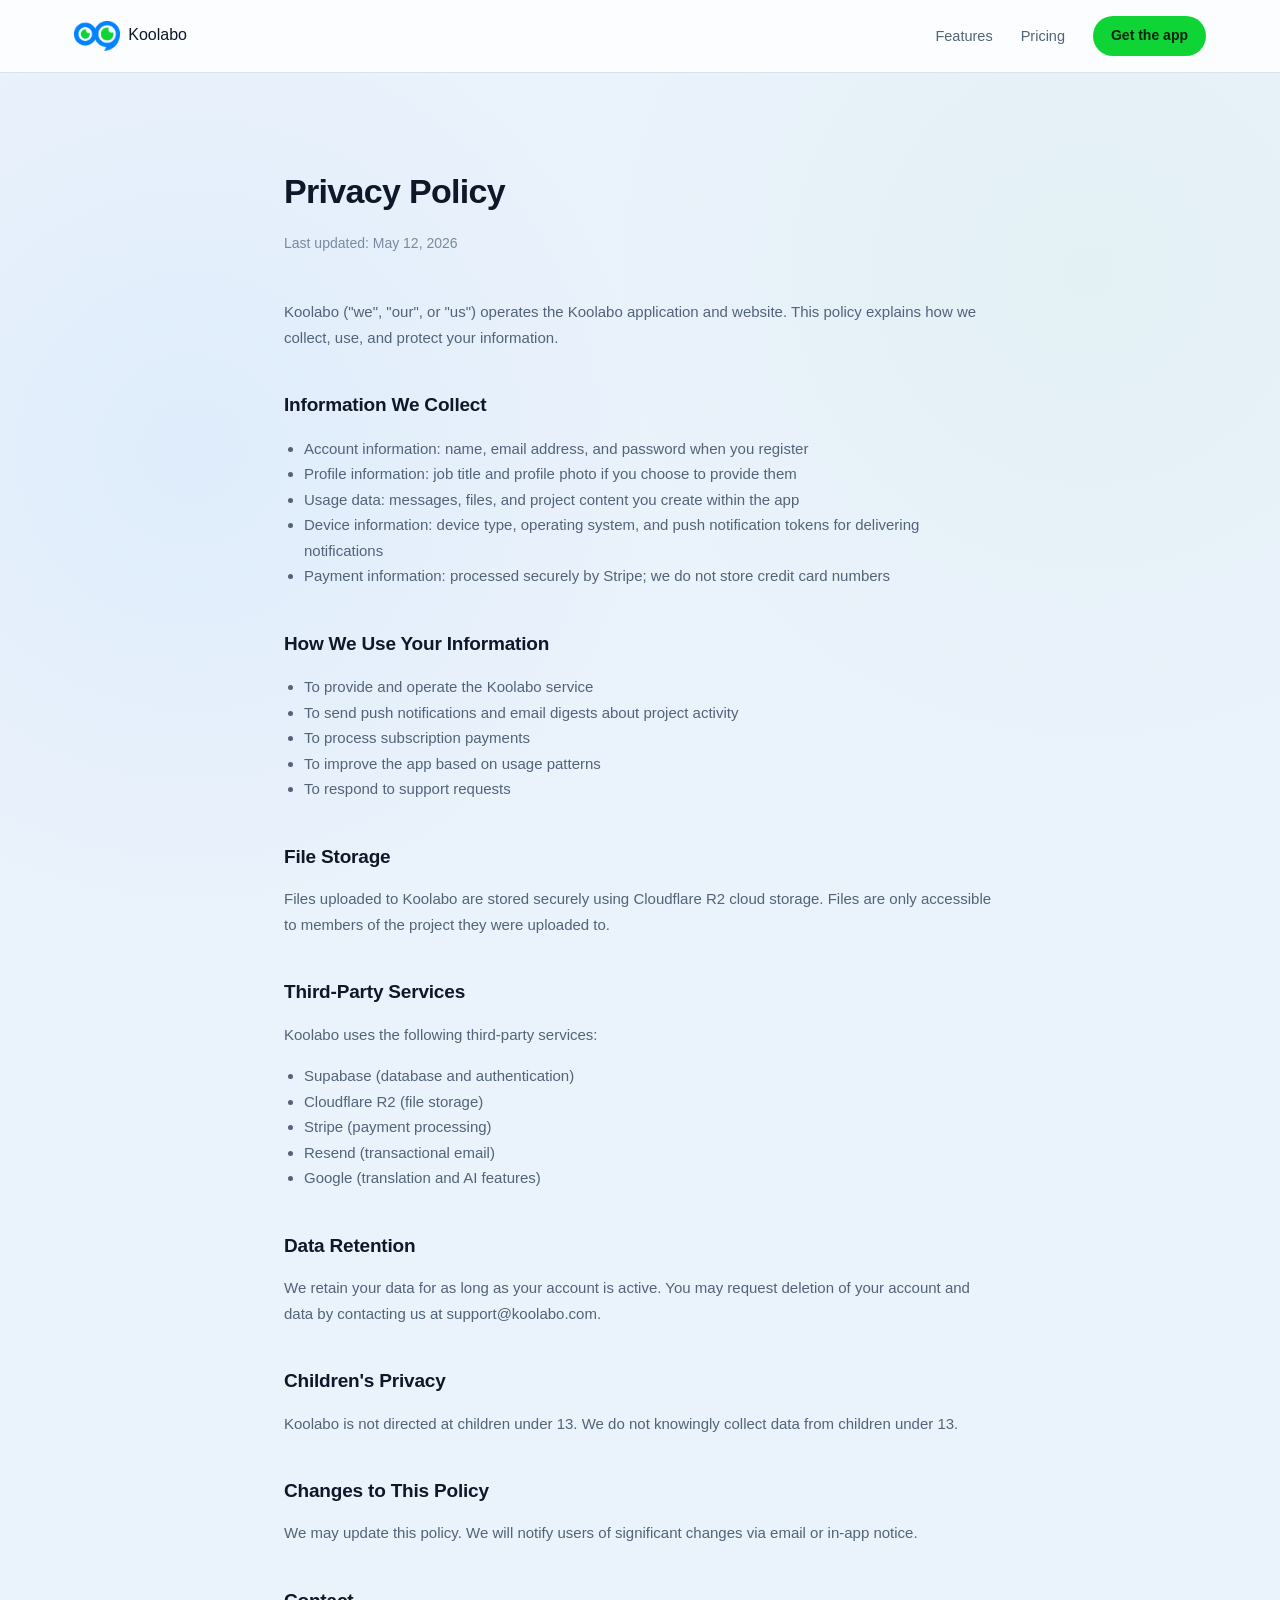
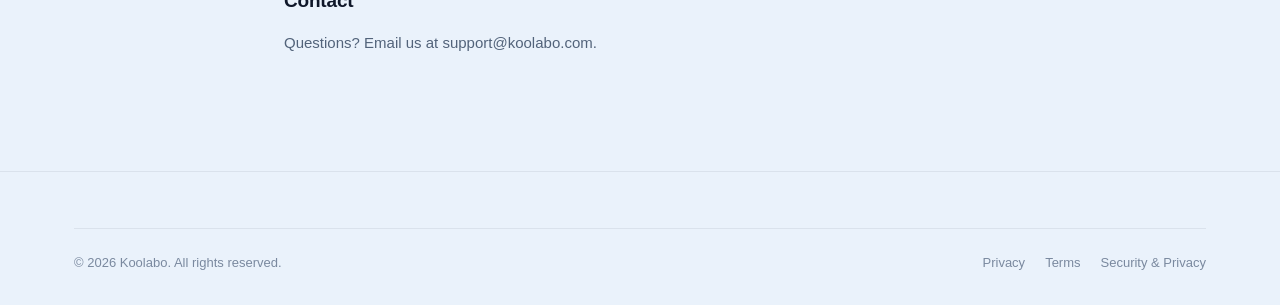
==== privacy.html @ 07921f1d "Initial commit: Koolabo marketing website" ====
<!doctype html>
<html lang="en">
<head>
<meta charset="UTF-8">
<meta name="viewport" content="width=device-width, initial-scale=1.0">
<title>Privacy Policy — Koolabo</title>
<link rel="icon" href="assets/favicon.png">
<link rel="stylesheet" href="assets/style.css">
</head>
<body>
<header class="nav">
  <div class="nav-inner">
    <a href="index.html" class="brand"><img src="assets/koolabo-icon.png" alt="Koolabo"> Koolabo</a>
    <nav class="nav-links">
      <a href="index.html#features">Features</a>
      <a href="index.html#pricing">Pricing</a>
      <a href="https://apps.apple.com/us/app/koolabo/id6770543274" class="nav-cta">Get the app</a>
    </nav>
  </div>
</header>

<section class="legal-page">
  <div class="wrap">
    <h1>Privacy Policy</h1>
    <p class="updated">Last updated: May 12, 2026</p>

    <p>Koolabo ("we", "our", or "us") operates the Koolabo application and website. This policy explains how we collect, use, and protect your information.</p>

    <h2>Information We Collect</h2>
    <ul>
      <li>Account information: name, email address, and password when you register</li>
      <li>Profile information: job title and profile photo if you choose to provide them</li>
      <li>Usage data: messages, files, and project content you create within the app</li>
      <li>Device information: device type, operating system, and push notification tokens for delivering notifications</li>
      <li>Payment information: processed securely by Stripe; we do not store credit card numbers</li>
    </ul>

    <h2>How We Use Your Information</h2>
    <ul>
      <li>To provide and operate the Koolabo service</li>
      <li>To send push notifications and email digests about project activity</li>
      <li>To process subscription payments</li>
      <li>To improve the app based on usage patterns</li>
      <li>To respond to support requests</li>
    </ul>

    <h2>File Storage</h2>
    <p>Files uploaded to Koolabo are stored securely using Cloudflare R2 cloud storage. Files are only accessible to members of the project they were uploaded to.</p>

    <h2>Third-Party Services</h2>
    <p>Koolabo uses the following third-party services:</p>
    <ul>
      <li>Supabase (database and authentication)</li>
      <li>Cloudflare R2 (file storage)</li>
      <li>Stripe (payment processing)</li>
      <li>Resend (transactional email)</li>
      <li>Google (translation and AI features)</li>
    </ul>

    <h2>Data Retention</h2>
    <p>We retain your data for as long as your account is active. You may request deletion of your account and data by contacting us at <a href="mailto:support@koolabo.com">support@koolabo.com</a>.</p>

    <h2>Children's Privacy</h2>
    <p>Koolabo is not directed at children under 13. We do not knowingly collect data from children under 13.</p>

    <h2>Changes to This Policy</h2>
    <p>We may update this policy. We will notify users of significant changes via email or in-app notice.</p>

    <h2>Contact</h2>
    <p>Questions? Email us at <a href="mailto:support@koolabo.com">support@koolabo.com</a>.</p>
  </div>
</section>

<footer>
  <div class="wrap">
    <div class="footer-bottom">
      <span>© 2026 Koolabo. All rights reserved.</span>
      <div class="legal-links">
        <a href="privacy.html">Privacy</a>
        <a href="terms.html">Terms</a>
        <a href="security.html">Security &amp; Privacy</a>
      </div>
    </div>
  </div>
</footer>
</body>
</html>
---- assets/style.css ----
:root {
  /* Light theme — matches the app's approved light palette
     (client/src/index.css :root.light, Aug 2026) */
  --bg: hsl(212, 68%, 95%);
  --bg-elev: #ffffff;
  --border: hsl(212, 32%, 89%);
  --border-strong: hsl(212, 22%, 78%);
  --text: hsl(222, 47%, 11%);
  --text-dim: hsl(215, 20%, 40%);
  --text-dimmer: hsl(215, 16%, 55%);
  --blue: #0084FF;
  --blue-soft: rgba(0,132,255,0.10);
  --green: #0FD436;
  --green-soft: rgba(15,212,54,0.12);
  --teal: #0c8f76;
}
* { box-sizing: border-box; }
html { scroll-behavior: smooth; }
body {
  margin: 0;
  background: var(--bg);
  background-image:
    radial-gradient(circle at 15% 50%, rgba(0, 132, 255, 0.05) 0%, transparent 40%),
    radial-gradient(circle at 85% 30%, rgba(15, 212, 54, 0.03) 0%, transparent 40%);
  background-attachment: fixed;
  color: var(--text);
  font-family: -apple-system, BlinkMacSystemFont, "SF Pro Text", "Segoe UI", Inter, Roboto, sans-serif;
  line-height: 1.55;
  -webkit-font-smoothing: antialiased;
}
a { color: inherit; text-decoration: none; }
img { max-width: 100%; display: block; }
.wrap { max-width: 1180px; margin: 0 auto; padding: 0 24px; }

header.nav {
  position: sticky; top: 0; z-index: 50;
  background: rgba(255,255,255,0.82);
  backdrop-filter: blur(14px); -webkit-backdrop-filter: blur(14px);
  border-bottom: 1px solid var(--border);
}
.nav-inner {
  display: flex; align-items: center; justify-content: space-between;
  padding: 16px 24px; max-width: 1180px; margin: 0 auto;
}
.brand { display: flex; align-items: center; gap: 8px; }
.brand img { height: 30px; width: auto; }
.btn-green {
  background: var(--green); color: #06210c !important; font-weight: 700;
  padding: 11px 22px; border-radius: 100px; font-size: 15px;
  box-shadow: 0 6px 20px rgba(15,212,54,0.22);
  transition: transform .15s ease, box-shadow .15s ease;
  display: inline-block;
}
.btn-green:hover { transform: translateY(-1px); box-shadow: 0 8px 26px rgba(15,212,54,0.3); }

.hero { padding: 90px 24px 40px; text-align: center; position: relative; overflow: hidden; }
.hero::before {
  content: ""; position: absolute; top: -260px; left: 50%; transform: translateX(-50%);
  width: 1000px; height: 640px;
  background: radial-gradient(ellipse at center, rgba(0,132,255,0.14) 0%, rgba(15,212,54,0.07) 45%, transparent 72%);
  filter: blur(20px); pointer-events: none;
}
.hero-logo { max-width: 420px; width: 80%; margin: 0 auto 36px; position: relative; }
.hero h1 {
  font-size: clamp(32px, 5vw, 54px); font-weight: 800; letter-spacing: -0.02em;
  margin: 0 0 16px; position: relative;
}
.hero p.sub {
  color: var(--text-dim); font-size: clamp(16px, 2vw, 19px);
  max-width: 520px; margin: 0 auto 34px; position: relative;
}
.hero-ctas { display: flex; align-items: center; justify-content: center; gap: 14px; flex-wrap: wrap; position: relative; margin-bottom: 28px; }
.store-badges { display: flex; align-items: center; justify-content: center; gap: 12px; flex-wrap: wrap; position: relative; margin-bottom: 56px; }
.store-badge {
  display: flex; align-items: center; gap: 9px;
  background: var(--bg-elev); border: 1px solid var(--border);
  padding: 9px 16px; border-radius: 12px; font-size: 12.5px; color: var(--text-dim);
  box-shadow: 0 1px 3px rgba(15,23,42,0.04);
}
.store-badge svg { width: 20px; height: 20px; flex-shrink: 0; }
.store-badge .label { display: flex; flex-direction: column; align-items: flex-start; line-height: 1.2; }
.store-badge .label b { color: var(--text); font-size: 14px; }
.store-badge.disabled { opacity: 0.5; }

.shot-frame {
  max-width: 1040px; margin: 0 auto; border-radius: 18px;
  border: 1px solid var(--border-strong);
  box-shadow: 0 40px 100px -30px rgba(0,132,255,0.18), 0 20px 50px -20px rgba(15,23,42,0.12);
  overflow: hidden; position: relative;
}
.shot-frame img { width: 100%; }
.tap-hint {
  text-align: center; font-size: 12.5px; color: var(--text-dimmer); margin-top: 14px;
}

.feature-row {
  padding: 100px 24px;
  display: grid; grid-template-columns: 1fr; gap: 40px; align-items: center;
}
.feature-row .wrap-inner { max-width: 1180px; margin: 0 auto; display: grid; grid-template-columns: 0.85fr 1.15fr; gap: 56px; align-items: center; }
.feature-row.reverse .wrap-inner { grid-template-columns: 1.15fr 0.85fr; }
.feature-row.reverse .feature-text { order: 2; }
.feature-row.reverse .feature-shot { order: 1; }
.feature-text .kicker { color: var(--teal); font-size: 13px; font-weight: 700; letter-spacing: 0.04em; text-transform: uppercase; margin-bottom: 14px; }
.feature-text h2 { font-size: clamp(26px, 3.2vw, 36px); letter-spacing: -0.02em; margin: 0 0 16px; line-height: 1.15; }
.feature-text p { color: var(--text-dim); font-size: 16px; margin: 0; }
.feature-shot { border-radius: 16px; border: 1px solid var(--border-strong); overflow: hidden; box-shadow: 0 24px 60px -20px rgba(15,23,42,0.12); }
.feature-shot img { width: 100%; }

.translation-badge {
  display: inline-flex; align-items: center; gap: 8px;
  background: var(--blue-soft); border: 1px solid rgba(0,132,255,0.3);
  color: var(--blue); font-size: 12.5px; font-weight: 700; letter-spacing: 0.04em;
  padding: 7px 14px; border-radius: 100px; margin-top: 18px;
}
.translation-badge .dot { width: 6px; height: 6px; border-radius: 50%; background: var(--blue); }

.ai-section { padding: 100px 24px; background: linear-gradient(180deg, transparent, rgba(0,132,255,0.05) 40%, transparent); }
.ai-section .wrap-inner { max-width: 1180px; margin: 0 auto; display: grid; grid-template-columns: 0.9fr 1.1fr; gap: 56px; align-items: center; }
.ai-badge {
  display: inline-flex; align-items: center; gap: 8px; font-size: 12px; font-weight: 700;
  color: #b3720f; background: rgba(255,176,32,0.14); border: 1px solid rgba(255,176,32,0.35);
  padding: 6px 13px; border-radius: 100px; margin-bottom: 18px; letter-spacing: 0.03em;
}
.ai-section h2 { font-size: clamp(26px, 3.2vw, 38px); letter-spacing: -0.02em; margin: 0 0 16px; line-height: 1.15; }
.ai-section > .wrap-inner > .feature-text > p { color: var(--text-dim); font-size: 16px; margin-bottom: 22px; }
.ai-list { list-style: none; padding: 0; margin: 0; display: flex; flex-direction: column; gap: 12px; }
.ai-list li { display: flex; align-items: flex-start; gap: 10px; font-size: 15px; color: var(--text-dim); }
.ai-list svg { width: 18px; height: 18px; color: var(--green); flex-shrink: 0; margin-top: 2px; }

.schedule-section { padding: 90px 24px; }
.schedule-card {
  max-width: 1180px; margin: 0 auto;
  background: var(--bg-elev); border: 1px solid var(--border-strong);
  border-radius: 22px; padding: 56px; text-align: center;
  background-image: radial-gradient(ellipse at top, rgba(15,212,54,0.08), transparent 60%);
  box-shadow: 0 24px 60px -24px rgba(15,23,42,0.1);
}
.schedule-card .kicker { color: var(--green); font-size: 13px; font-weight: 700; letter-spacing: 0.04em; text-transform: uppercase; margin-bottom: 16px; }
.schedule-card h2 { font-size: clamp(26px, 3.4vw, 38px); letter-spacing: -0.02em; margin: 0 0 16px; max-width: 720px; margin-left: auto; margin-right: auto; }
.schedule-card p { color: var(--text-dim); font-size: 16.5px; max-width: 640px; margin: 0 auto 28px; }
.schedule-note { font-size: 13.5px; color: var(--text-dimmer); max-width: 560px; margin: 24px auto 0; }

.pricing-section { padding: 100px 24px; }
.section-head { text-align: center; max-width: 620px; margin: 0 auto 56px; }
.section-head h2 { font-size: clamp(28px, 3.6vw, 40px); letter-spacing: -0.02em; margin: 0 0 12px; }
.section-head p { color: var(--text-dim); font-size: 16.5px; margin: 0; }
.pricing-grid { display: grid; grid-template-columns: repeat(4, 1fr); gap: 18px; max-width: 1180px; margin: 0 auto; align-items: stretch; }
.price-card {
  background: var(--bg-elev); border: 1px solid var(--border); border-radius: 18px;
  padding: 30px 24px; display: flex; flex-direction: column; position: relative;
  box-shadow: 0 2px 8px rgba(15,23,42,0.04);
}
.price-card.featured { border-color: rgba(15,212,54,0.4); background: linear-gradient(180deg, rgba(15,212,54,0.08), var(--bg-elev) 45%); box-shadow: 0 12px 32px -12px rgba(15,212,54,0.18); }
.price-card.featured::before {
  content: "Most Popular"; position: absolute; top: -12px; left: 50%; transform: translateX(-50%);
  background: var(--green); color: #06210c; font-size: 11px; font-weight: 800;
  padding: 5px 13px; border-radius: 100px;
}
.price-card h3 { font-size: 18px; margin: 0 0 6px; }
.price-card .tagline { color: var(--text-dimmer); font-size: 13px; margin: 0 0 20px; min-height: 34px; }
.price-card .amount { font-size: 34px; font-weight: 800; letter-spacing: -0.02em; }
.price-card .amount span { font-size: 14px; font-weight: 500; color: var(--text-dimmer); }
.price-card .per { color: var(--text-dimmer); font-size: 12.5px; margin-bottom: 22px; }
.price-card ul { list-style: none; margin: 0 0 24px; padding: 0; flex: 1; }
.price-card li { display: flex; align-items: flex-start; gap: 8px; font-size: 13.5px; color: var(--text-dim); padding: 6px 0; }
.price-card li svg { width: 15px; height: 15px; margin-top: 2px; flex-shrink: 0; color: var(--green); }
.price-card a { text-align: center; padding: 11px; border-radius: 100px; font-weight: 700; font-size: 14px; border: 1px solid var(--border-strong); }
.price-card.featured a { background: var(--green); color: #06210c; border-color: transparent; }
.pricing-footnote { text-align: center; color: var(--text-dimmer); font-size: 13.5px; margin-top: 32px; }

footer { border-top: 1px solid var(--border); padding: 56px 24px 32px; }
.footer-grid { display: grid; grid-template-columns: 1.4fr 1fr 1fr 1fr; gap: 32px; margin-bottom: 40px; max-width: 1180px; margin-left: auto; margin-right: auto; }
.footer-brand .brand { margin-bottom: 12px; }
.footer-brand img { height: 26px; }
.footer-brand p { color: var(--text-dimmer); font-size: 13.5px; max-width: 260px; margin: 12px 0 0; }
.footer-col h5 { font-size: 12px; text-transform: uppercase; letter-spacing: 0.05em; color: var(--text-dimmer); margin: 0 0 14px; }
.footer-col a { display: block; color: var(--text-dim); font-size: 14px; padding: 6px 0; }
.footer-col a:hover { color: var(--text); }
.footer-bottom {
  display: flex; align-items: center; justify-content: space-between; flex-wrap: wrap; gap: 12px;
  border-top: 1px solid var(--border); padding-top: 24px; color: var(--text-dimmer); font-size: 13px;
  max-width: 1180px; margin: 0 auto;
}
.footer-bottom .legal-links { display: flex; gap: 20px; }

.legal-page { padding: 64px 24px 100px; }
.legal-page .wrap { max-width: 760px; }
.legal-page h1 { font-size: 34px; letter-spacing: -0.02em; margin-bottom: 8px; }
.legal-page .updated { color: var(--text-dimmer); font-size: 14px; margin-bottom: 44px; }
.legal-page h2 { font-size: 19px; margin: 40px 0 12px; letter-spacing: -0.01em; }
.legal-page p, .legal-page li { color: var(--text-dim); font-size: 15px; line-height: 1.7; }
.legal-page ul { padding-left: 20px; }
.legal-note {
  background: var(--bg-elev); border: 1px solid var(--border-strong); border-left: 3px solid var(--green);
  border-radius: 10px; padding: 16px 18px; font-size: 13.5px; color: var(--text-dim); margin-bottom: 40px;
}

.nav-links { display: flex; align-items: center; gap: 28px; }
.nav-links a { color: var(--text-dim); font-size: 14.5px; font-weight: 500; }
.nav-links a:hover { color: var(--text); }
.nav-links a.nav-cta {
  background: var(--green); color: #06210c; font-weight: 700; padding: 9px 18px; border-radius: 100px; font-size: 14px;
}
.nav-links a.nav-cta:hover { color: #06210c; }

@media (max-width: 900px) {
  .feature-row .wrap-inner, .ai-section .wrap-inner { grid-template-columns: 1fr !important; gap: 32px; }
  .feature-row.reverse .feature-text, .feature-row.reverse .feature-shot { order: unset; }
  .pricing-grid { grid-template-columns: 1fr 1fr; }
  .footer-grid { grid-template-columns: 1fr 1fr; }
}
@media (max-width: 560px) {
  .pricing-grid { grid-template-columns: 1fr; }
  .nav-links { gap: 14px; }
}
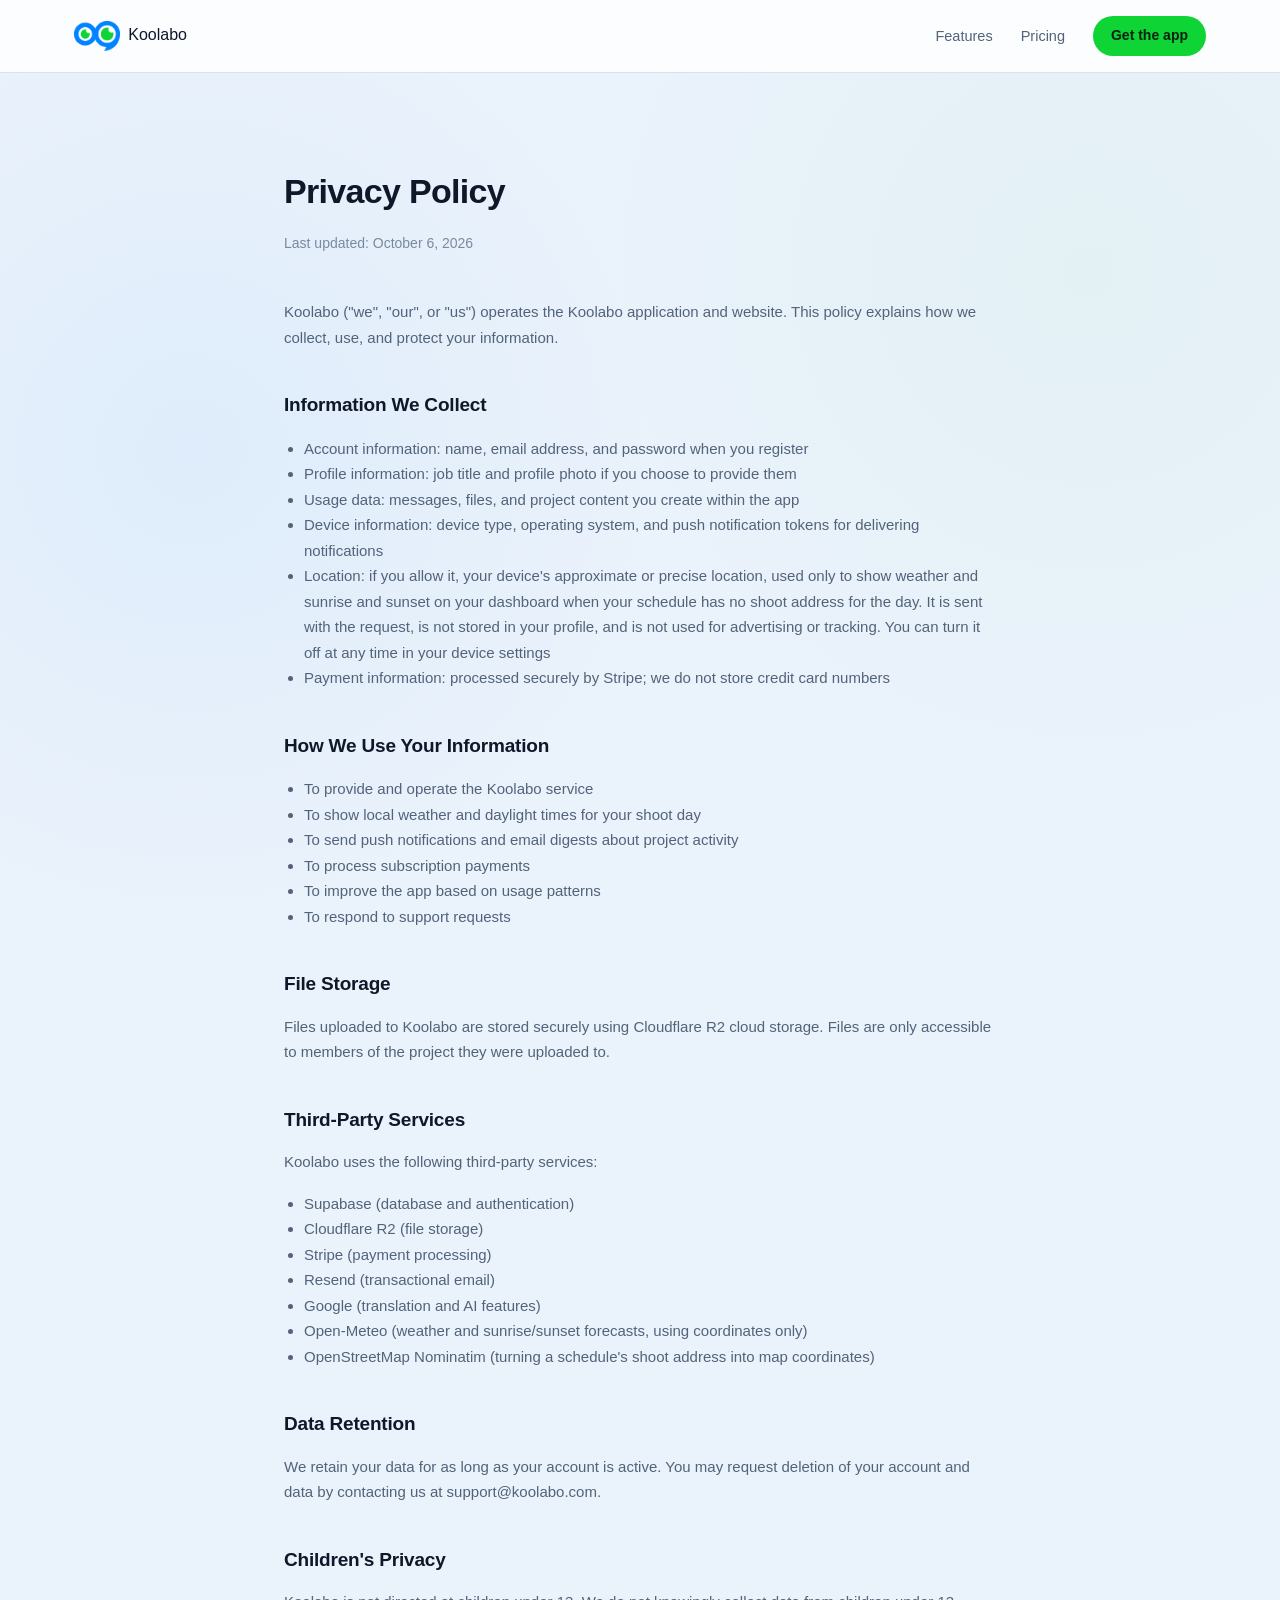
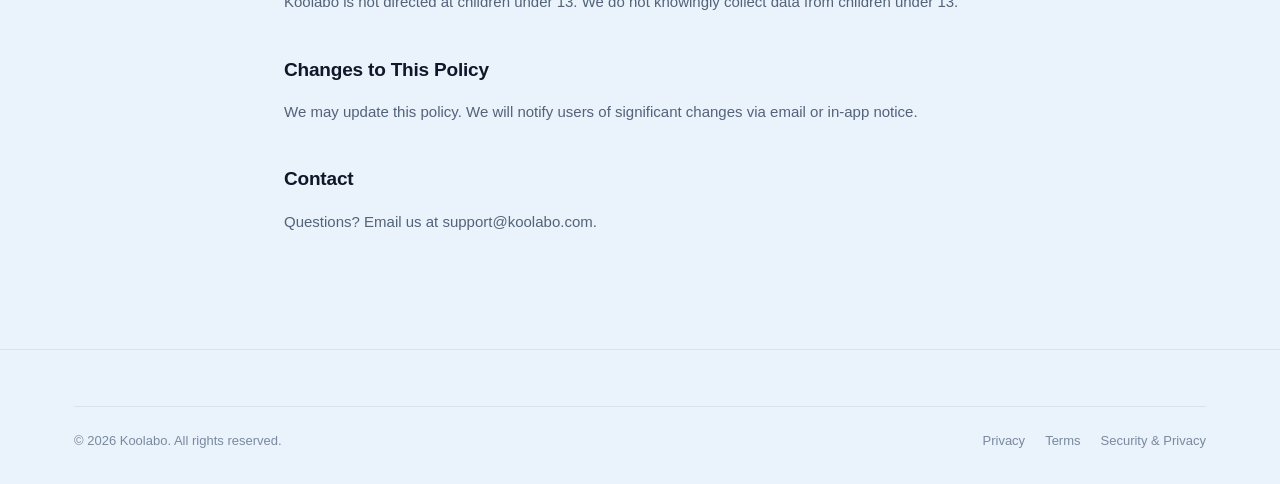
==== commit d6bdd144: "Privacy policy: add location use, weather providers" ====
--- a/privacy.html
+++ b/privacy.html
@@ -3,7 +3,7 @@
 <head>
 <meta charset="UTF-8">
 <meta name="viewport" content="width=device-width, initial-scale=1.0">
-<title>Privacy Policy — Koolabo</title>
+<title>Privacy Policy | Koolabo</title>
 <link rel="icon" href="assets/favicon.png">
 <link rel="stylesheet" href="assets/style.css">
 </head>
@@ -22,7 +22,7 @@
 <section class="legal-page">
   <div class="wrap">
     <h1>Privacy Policy</h1>
-    <p class="updated">Last updated: May 12, 2026</p>
+    <p class="updated">Last updated: October 6, 2026</p>
 
     <p>Koolabo ("we", "our", or "us") operates the Koolabo application and website. This policy explains how we collect, use, and protect your information.</p>
 
@@ -32,12 +32,14 @@
       <li>Profile information: job title and profile photo if you choose to provide them</li>
       <li>Usage data: messages, files, and project content you create within the app</li>
       <li>Device information: device type, operating system, and push notification tokens for delivering notifications</li>
+      <li>Location: if you allow it, your device's approximate or precise location, used only to show weather and sunrise and sunset on your dashboard when your schedule has no shoot address for the day. It is sent with the request, is not stored in your profile, and is not used for advertising or tracking. You can turn it off at any time in your device settings</li>
       <li>Payment information: processed securely by Stripe; we do not store credit card numbers</li>
     </ul>
 
     <h2>How We Use Your Information</h2>
     <ul>
       <li>To provide and operate the Koolabo service</li>
+      <li>To show local weather and daylight times for your shoot day</li>
       <li>To send push notifications and email digests about project activity</li>
       <li>To process subscription payments</li>
       <li>To improve the app based on usage patterns</li>
@@ -55,6 +57,8 @@
       <li>Stripe (payment processing)</li>
       <li>Resend (transactional email)</li>
       <li>Google (translation and AI features)</li>
+      <li>Open-Meteo (weather and sunrise/sunset forecasts, using coordinates only)</li>
+      <li>OpenStreetMap Nominatim (turning a schedule's shoot address into map coordinates)</li>
     </ul>
 
     <h2>Data Retention</h2>
--- a/assets/style.css
+++ b/assets/style.css
@@ -60,14 +60,15 @@
   background: radial-gradient(ellipse at center, rgba(0,132,255,0.14) 0%, rgba(15,212,54,0.07) 45%, transparent 72%);
   filter: blur(20px); pointer-events: none;
 }
-.hero-logo { max-width: 420px; width: 80%; margin: 0 auto 36px; position: relative; }
+.hero-logo { max-width: 420px; width: 80%; margin: 0 auto 18px; position: relative; }
 .hero h1 {
-  font-size: clamp(32px, 5vw, 54px); font-weight: 800; letter-spacing: -0.02em;
-  margin: 0 0 16px; position: relative;
+  font-family: 'Source Serif 4', serif;
+  font-size: clamp(32px, 5vw, 54px); font-weight: 700; letter-spacing: -0.01em;
+  margin: 0 0 8px; position: relative;
 }
 .hero p.sub {
   color: var(--text-dim); font-size: clamp(16px, 2vw, 19px);
-  max-width: 520px; margin: 0 auto 34px; position: relative;
+  max-width: 520px; margin: 0 auto 20px; position: relative;
 }
 .hero-ctas { display: flex; align-items: center; justify-content: center; gap: 14px; flex-wrap: wrap; position: relative; margin-bottom: 28px; }
 .store-badges { display: flex; align-items: center; justify-content: center; gap: 12px; flex-wrap: wrap; position: relative; margin-bottom: 56px; }
@@ -106,6 +107,33 @@
 .feature-text p { color: var(--text-dim); font-size: 16px; margin: 0; }
 .feature-shot { border-radius: 16px; border: 1px solid var(--border-strong); overflow: hidden; box-shadow: 0 24px 60px -20px rgba(15,23,42,0.12); }
 .feature-shot img { width: 100%; }
+
+.feature-shot img, .shot-frame img { cursor: zoom-in; }
+
+.lightbox-overlay {
+  position: fixed; inset: 0; background: rgba(10,15,26,0.88);
+  display: flex; align-items: center; justify-content: center;
+  padding: 48px; z-index: 999; opacity: 0; visibility: hidden;
+  transition: opacity 0.18s ease;
+}
+.lightbox-overlay.active { opacity: 1; visibility: visible; }
+.lightbox-overlay img {
+  max-width: 90vw; max-height: 90vh; border-radius: 12px;
+  box-shadow: 0 30px 80px rgba(0,0,0,0.45); cursor: default;
+}
+.lightbox-close {
+  position: absolute; top: 20px; right: 24px; width: 42px; height: 42px;
+  border-radius: 50%; border: none; background: rgba(255,255,255,0.14);
+  color: #fff; font-size: 26px; line-height: 1; cursor: pointer;
+  display: flex; align-items: center; justify-content: center;
+}
+.lightbox-close:hover { background: rgba(255,255,255,0.24); }
+@media (max-width: 560px) {
+  .lightbox-overlay { padding: 20px; }
+  .lightbox-close { top: 12px; right: 12px; }
+}
+
+
 
 .translation-badge {
   display: inline-flex; align-items: center; gap: 8px;
@@ -183,6 +211,10 @@
   max-width: 1180px; margin: 0 auto;
 }
 .footer-bottom .legal-links { display: flex; gap: 20px; }
+.credit-footnote {
+  max-width: 1180px; margin: 16px auto 0; padding-top: 16px; border-top: 1px solid var(--border);
+  font-size: 11.5px; color: var(--text-dimmer); line-height: 1.6;
+}
 
 .legal-page { padding: 64px 24px 100px; }
 .legal-page .wrap { max-width: 760px; }
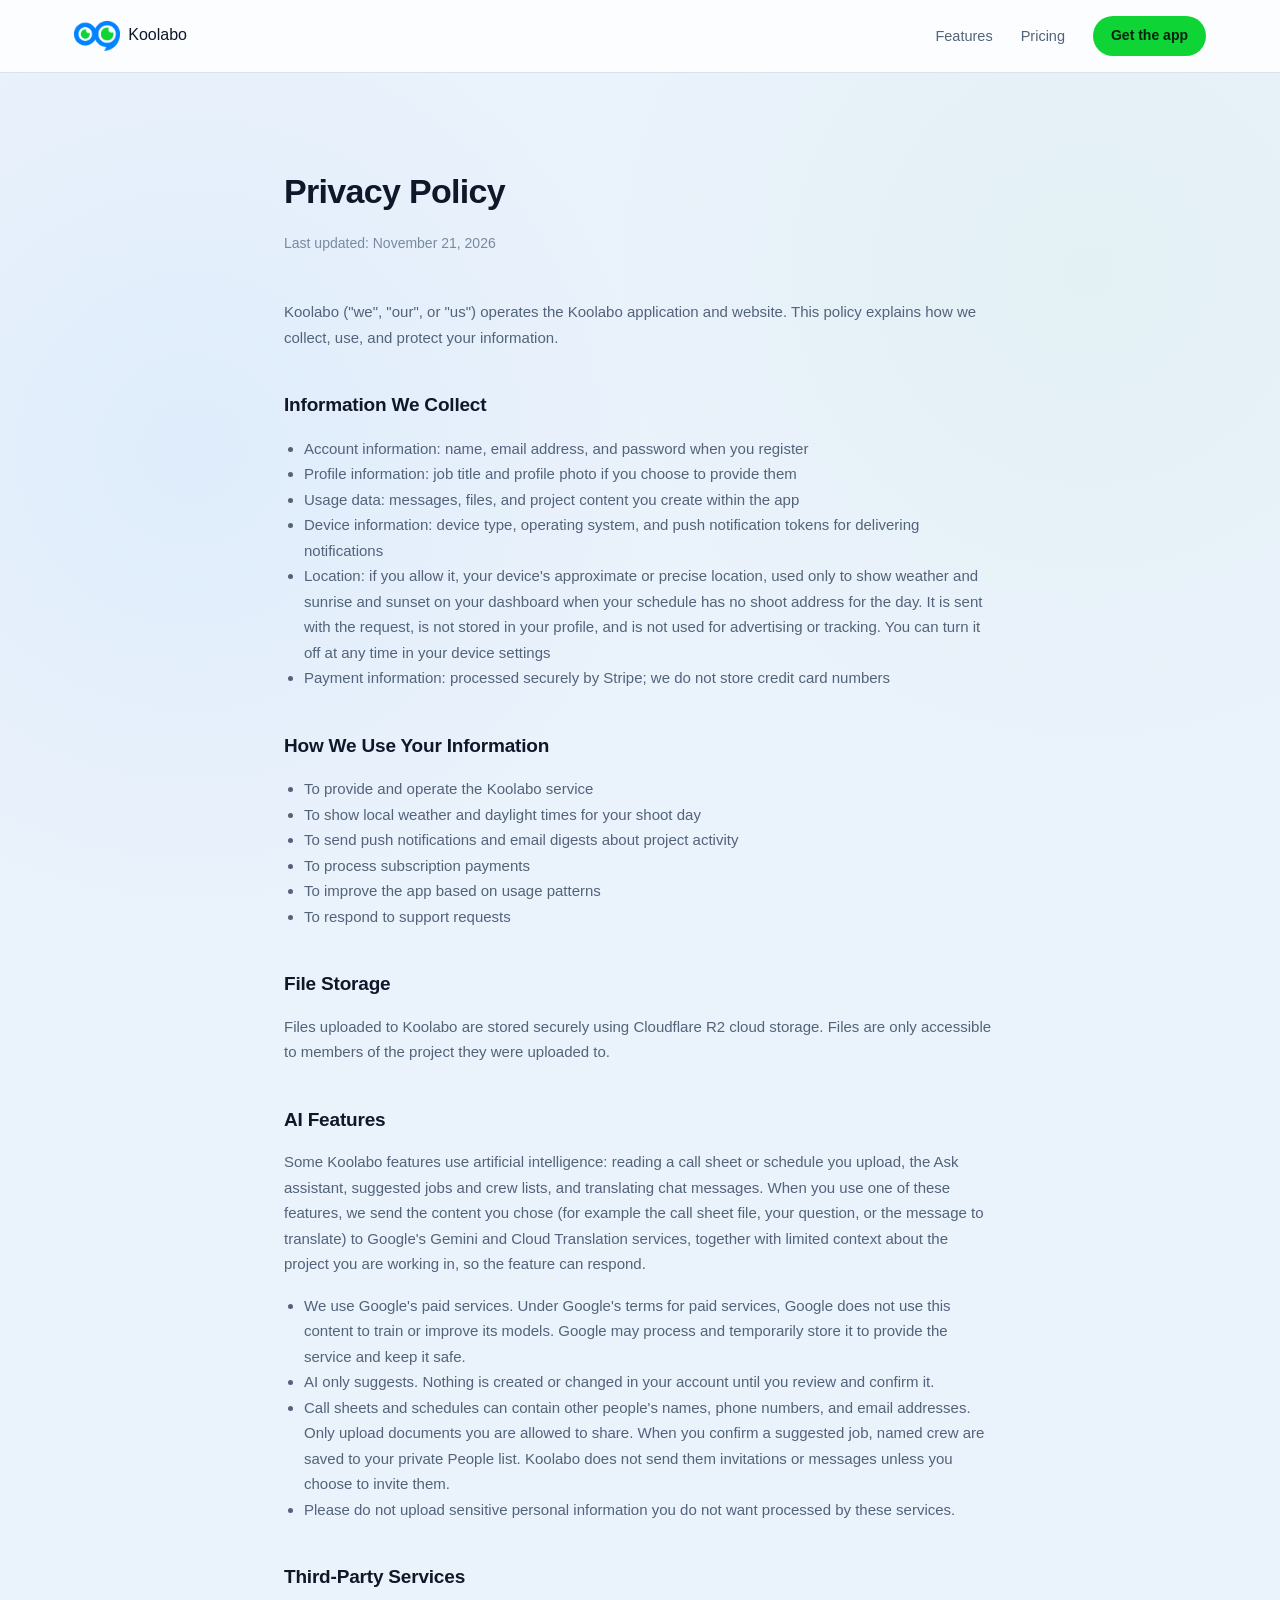
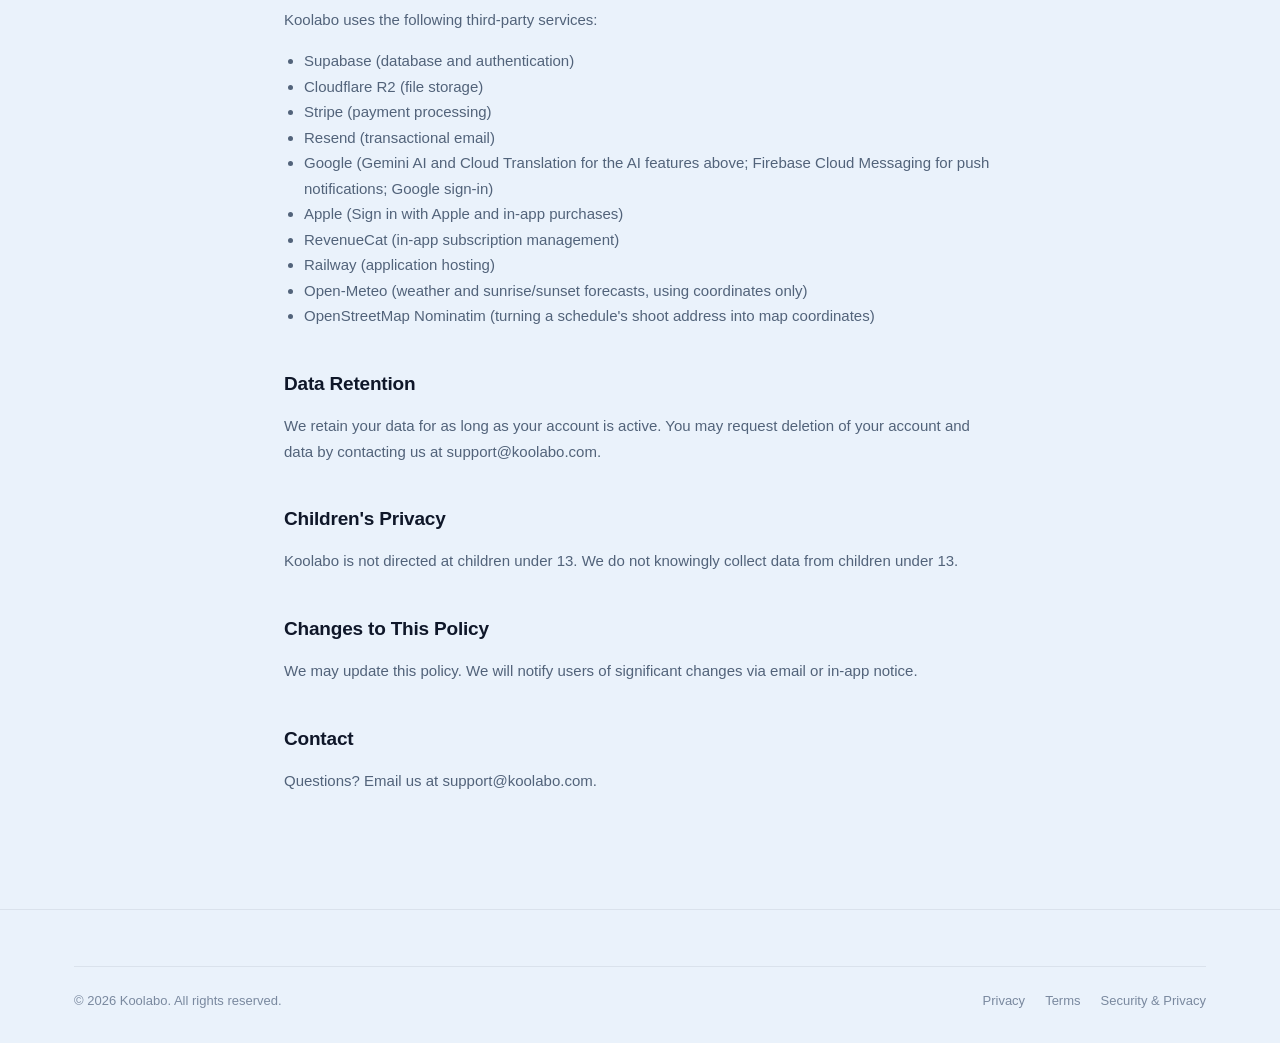
==== commit de867981: "Privacy policy: add AI Features section, name Gemini and other providers Co-Authored-By: Claude Sonn" ====
--- a/privacy.html
+++ b/privacy.html
@@ -22,7 +22,7 @@
 <section class="legal-page">
   <div class="wrap">
     <h1>Privacy Policy</h1>
-    <p class="updated">Last updated: October 6, 2026</p>
+    <p class="updated">Last updated: November 21, 2026</p>
 
     <p>Koolabo ("we", "our", or "us") operates the Koolabo application and website. This policy explains how we collect, use, and protect your information.</p>
 
@@ -49,6 +49,15 @@
     <h2>File Storage</h2>
     <p>Files uploaded to Koolabo are stored securely using Cloudflare R2 cloud storage. Files are only accessible to members of the project they were uploaded to.</p>
 
+    <h2>AI Features</h2>
+    <p>Some Koolabo features use artificial intelligence: reading a call sheet or schedule you upload, the Ask assistant, suggested jobs and crew lists, and translating chat messages. When you use one of these features, we send the content you chose (for example the call sheet file, your question, or the message to translate) to Google's Gemini and Cloud Translation services, together with limited context about the project you are working in, so the feature can respond.</p>
+    <ul>
+      <li>We use Google's paid services. Under Google's terms for paid services, Google does not use this content to train or improve its models. Google may process and temporarily store it to provide the service and keep it safe.</li>
+      <li>AI only suggests. Nothing is created or changed in your account until you review and confirm it.</li>
+      <li>Call sheets and schedules can contain other people's names, phone numbers, and email addresses. Only upload documents you are allowed to share. When you confirm a suggested job, named crew are saved to your private People list. Koolabo does not send them invitations or messages unless you choose to invite them.</li>
+      <li>Please do not upload sensitive personal information you do not want processed by these services.</li>
+    </ul>
+
     <h2>Third-Party Services</h2>
     <p>Koolabo uses the following third-party services:</p>
     <ul>
@@ -56,7 +65,10 @@
       <li>Cloudflare R2 (file storage)</li>
       <li>Stripe (payment processing)</li>
       <li>Resend (transactional email)</li>
-      <li>Google (translation and AI features)</li>
+      <li>Google (Gemini AI and Cloud Translation for the AI features above; Firebase Cloud Messaging for push notifications; Google sign-in)</li>
+      <li>Apple (Sign in with Apple and in-app purchases)</li>
+      <li>RevenueCat (in-app subscription management)</li>
+      <li>Railway (application hosting)</li>
       <li>Open-Meteo (weather and sunrise/sunset forecasts, using coordinates only)</li>
       <li>OpenStreetMap Nominatim (turning a schedule's shoot address into map coordinates)</li>
     </ul>
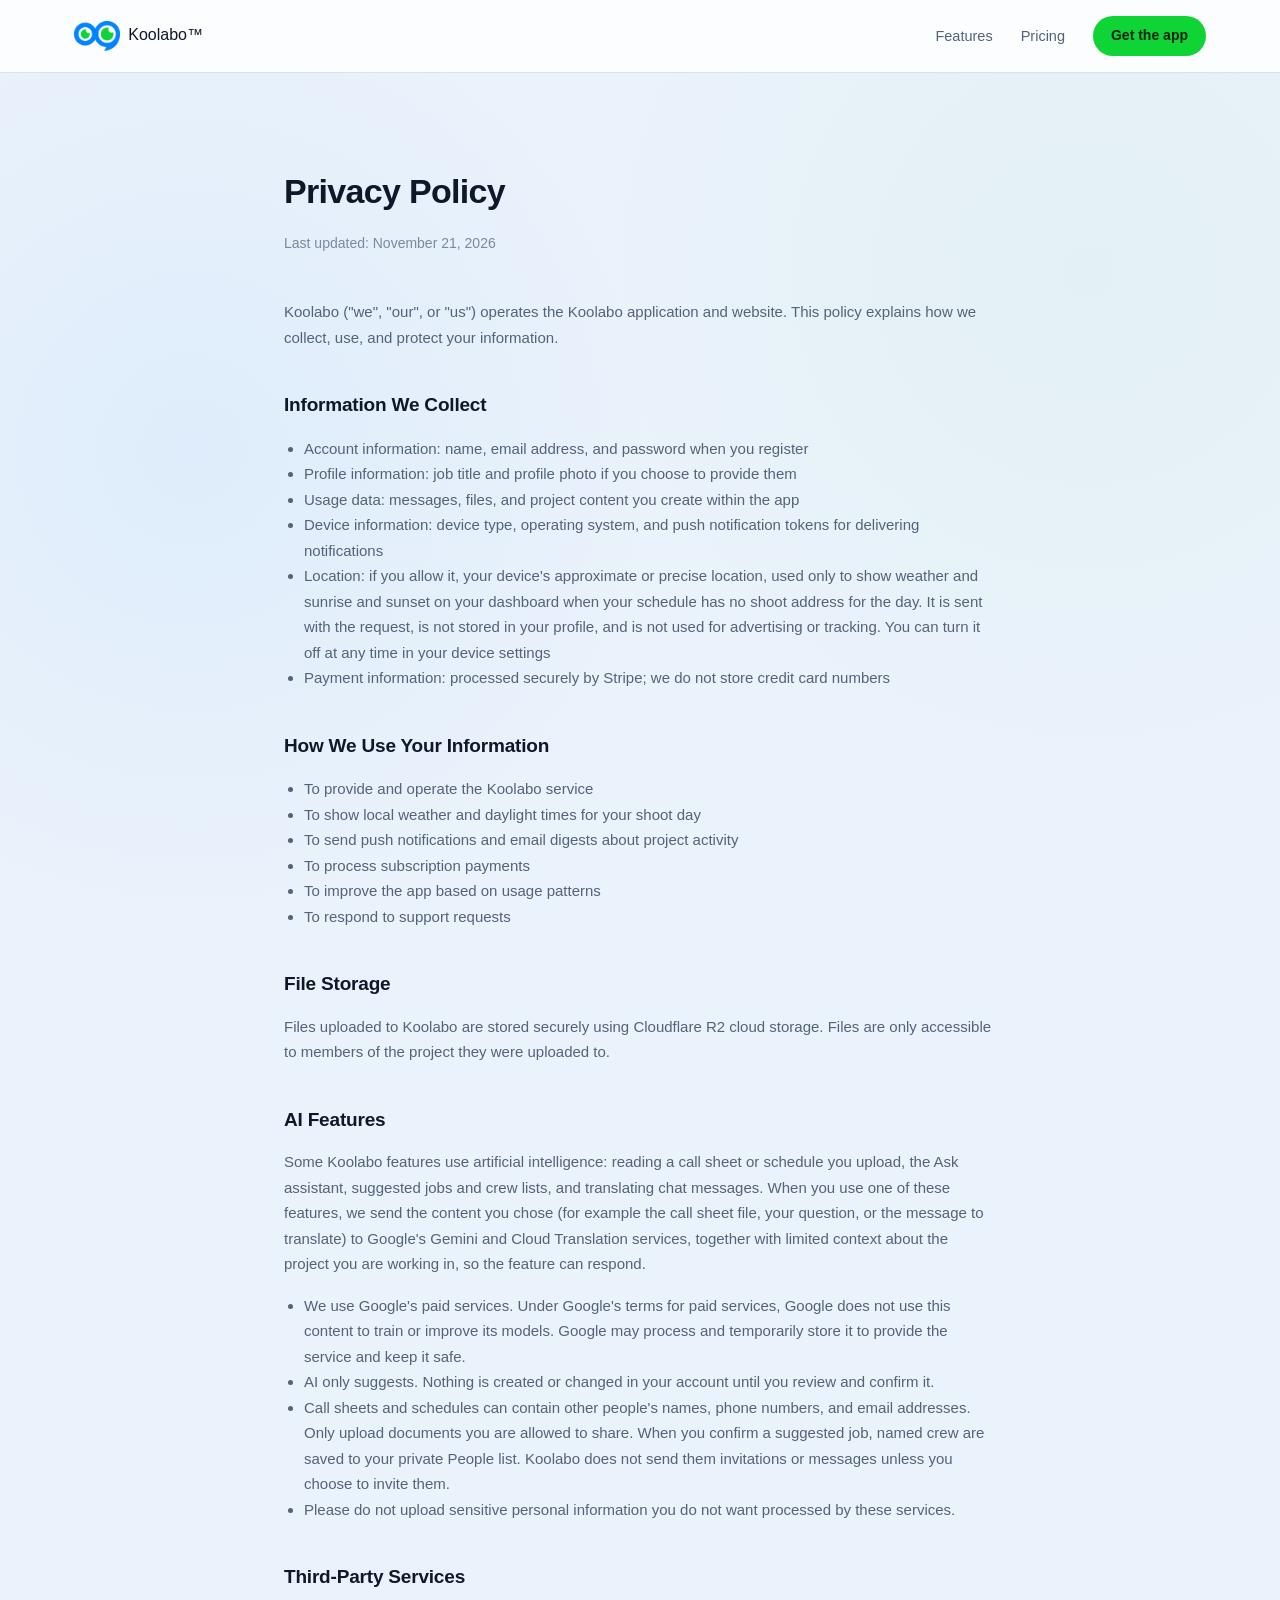
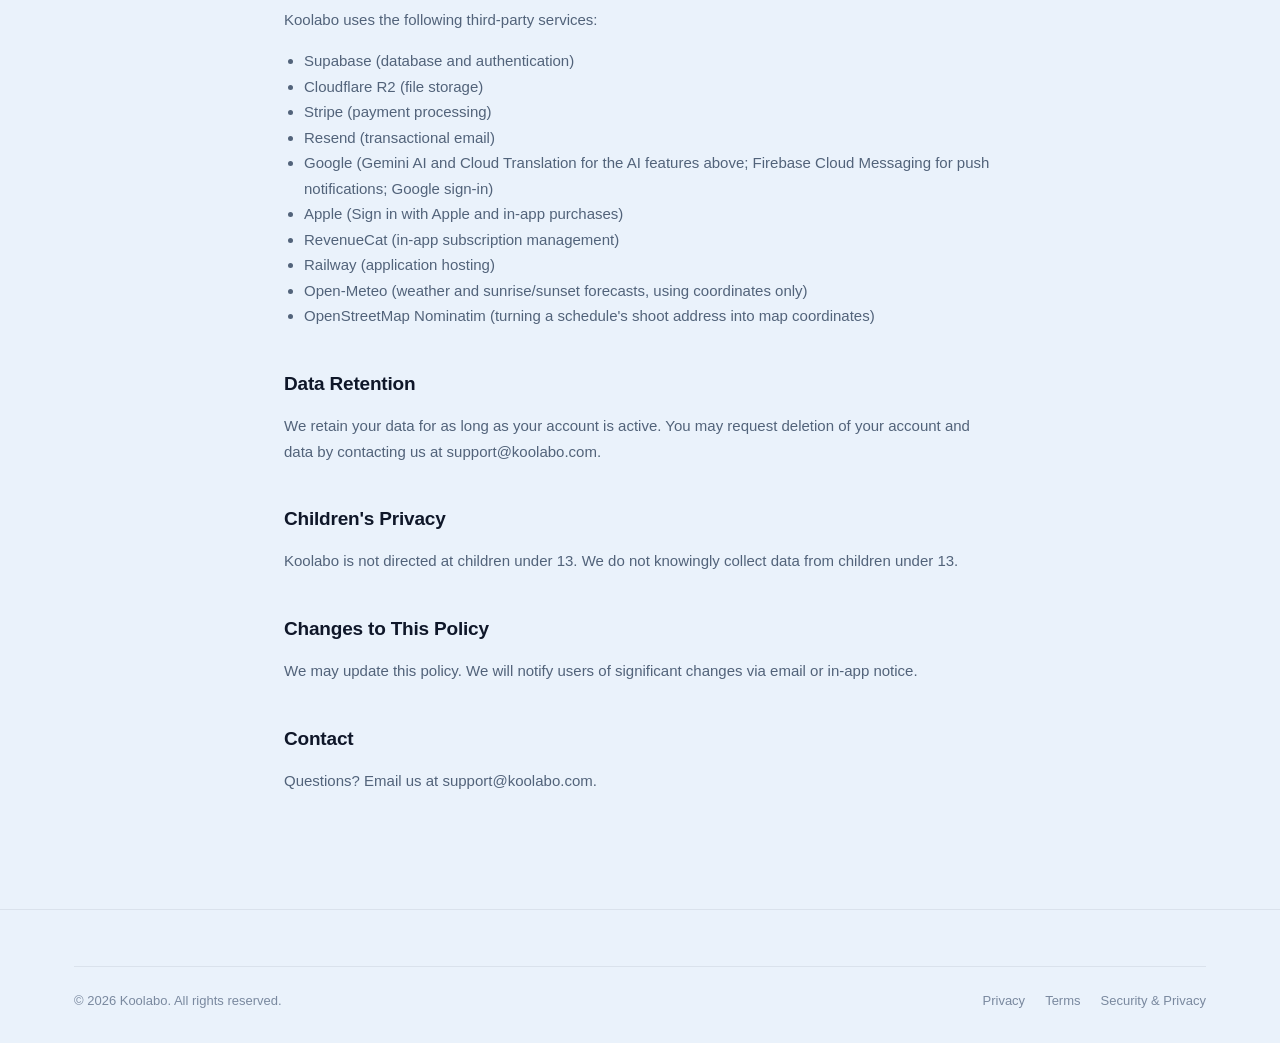
==== commit fbdcd706: "Add trademark marks, live Google Play link, AI features privacy update Co-Authored-By: Claude Sonnet" ====
--- a/privacy.html
+++ b/privacy.html
@@ -10,7 +10,7 @@
 <body>
 <header class="nav">
   <div class="nav-inner">
-    <a href="index.html" class="brand"><img src="assets/koolabo-icon.png" alt="Koolabo"> Koolabo</a>
+    <a href="index.html" class="brand"><img src="assets/koolabo-icon.png" alt="Koolabo"> Koolabo&#8482;</a>
     <nav class="nav-links">
       <a href="index.html#features">Features</a>
       <a href="index.html#pricing">Pricing</a>
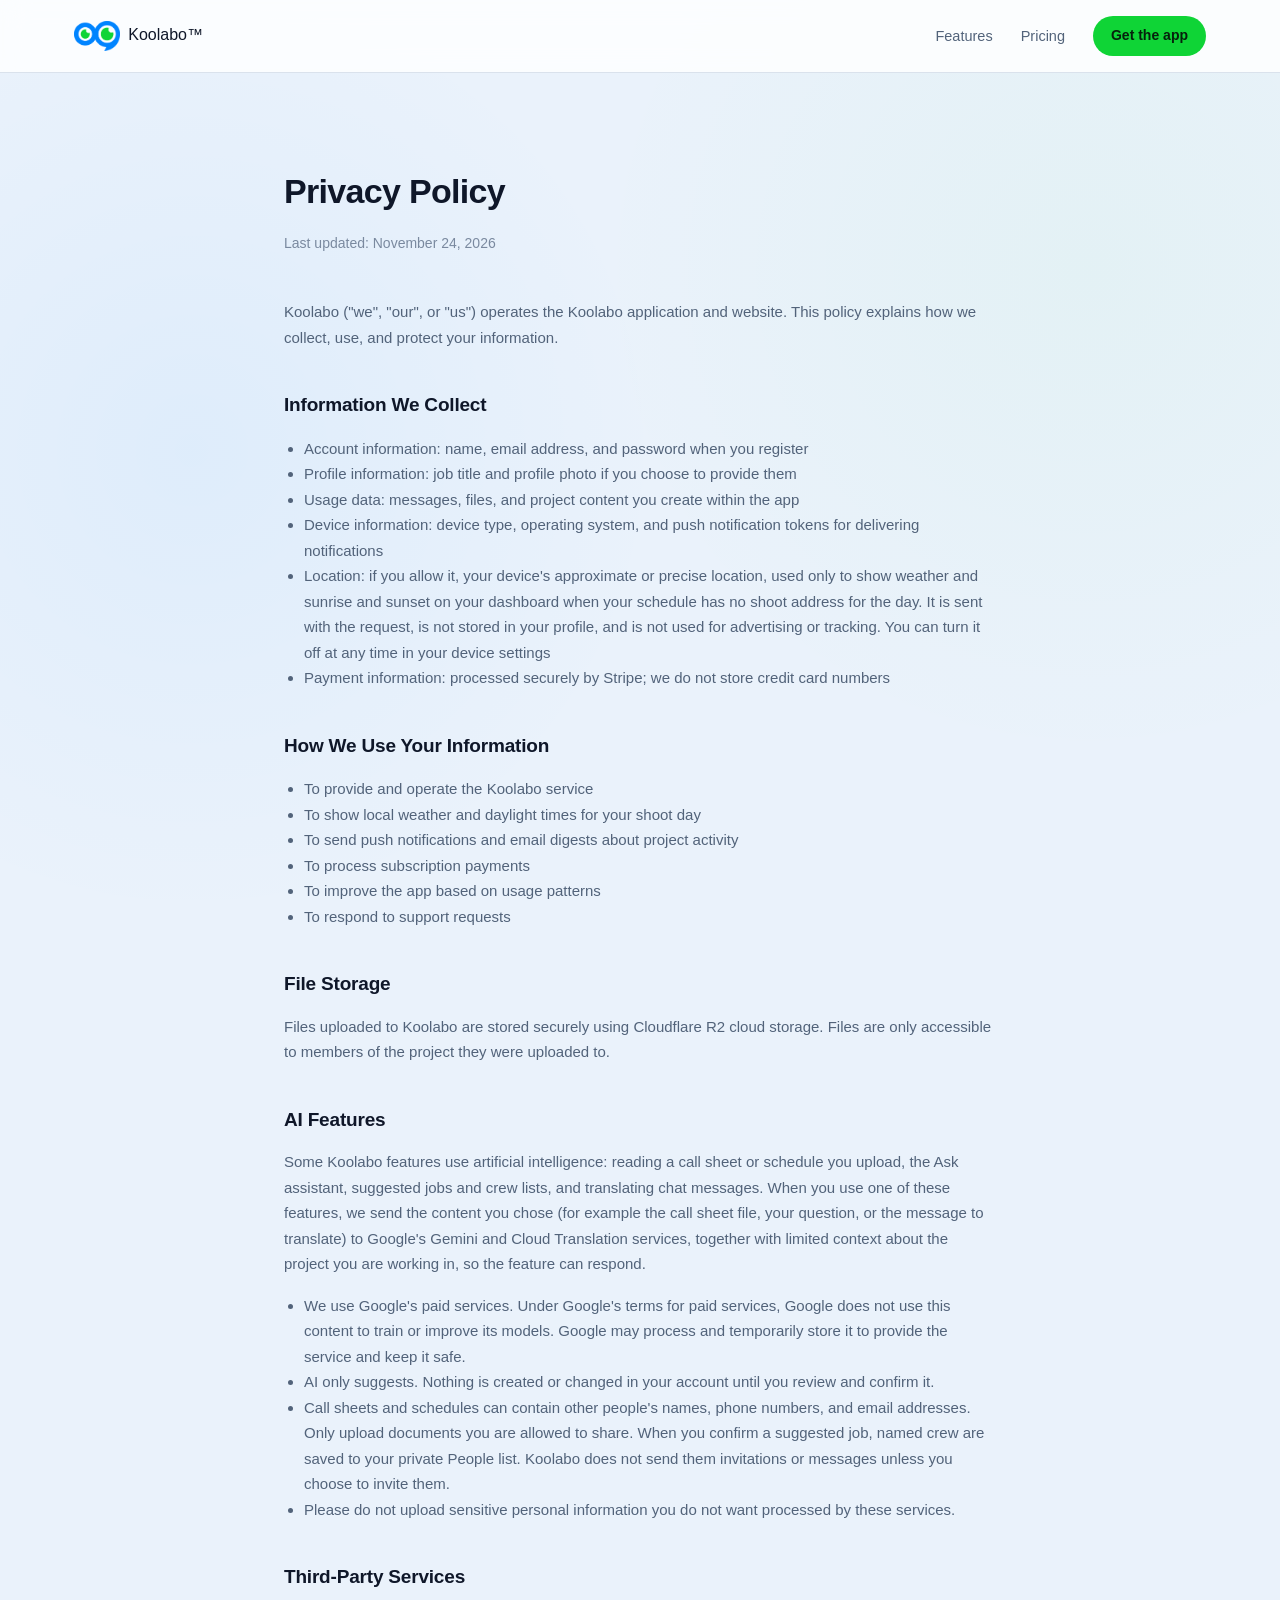
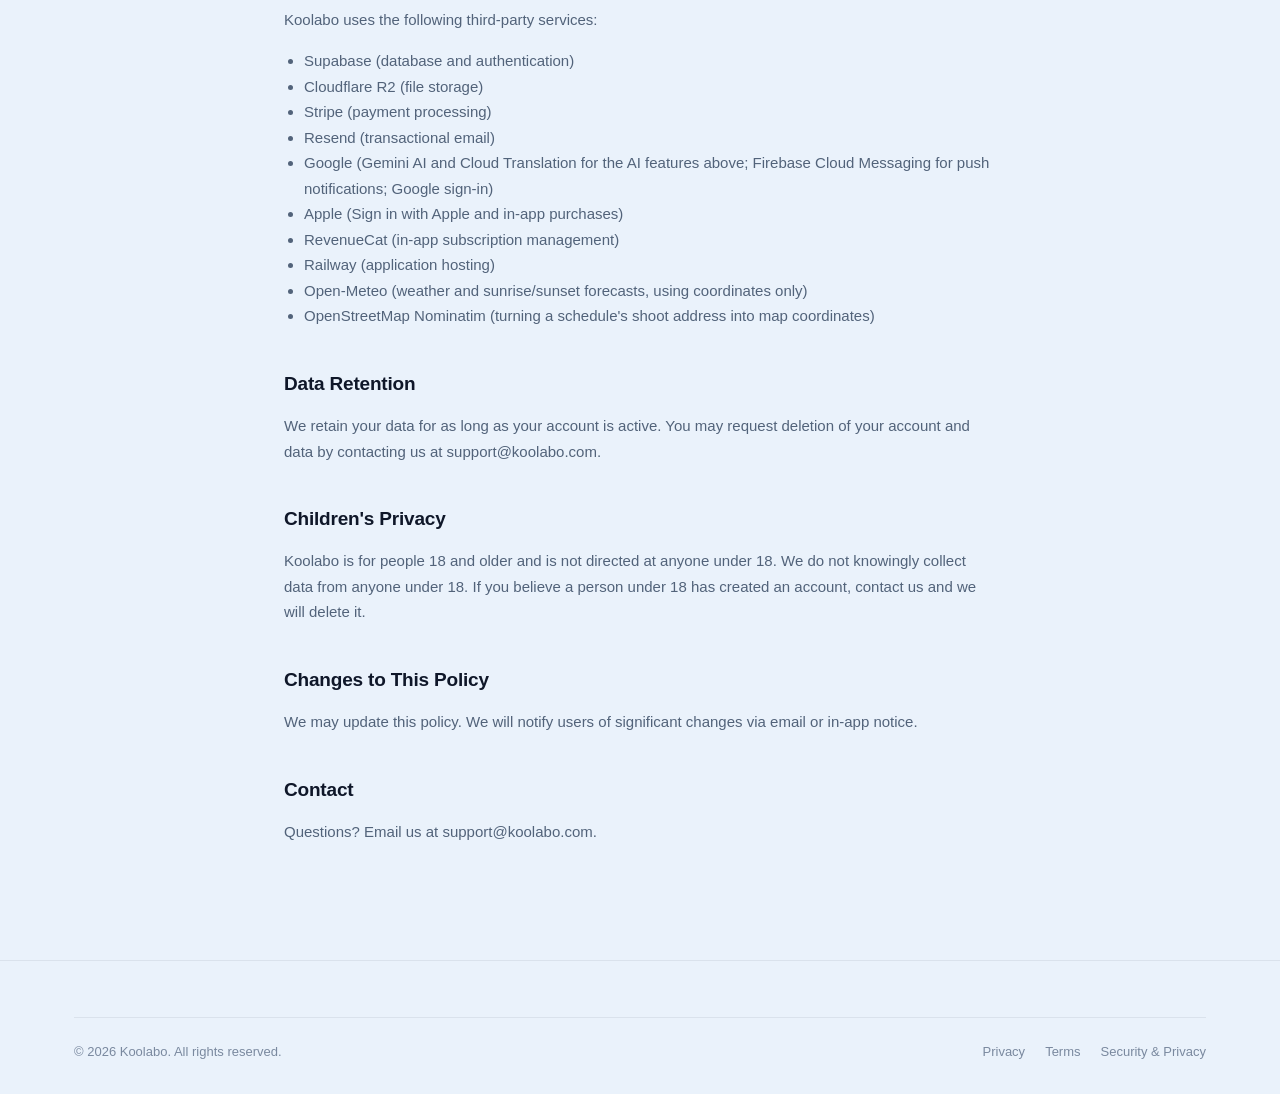
==== commit 0495738f: "Raise minimum age to 18 in Terms and Privacy Policy Co-Authored-By: Claude Sonnet 5.5 <noreply@anthr" ====
--- a/privacy.html
+++ b/privacy.html
@@ -22,7 +22,7 @@
 <section class="legal-page">
   <div class="wrap">
     <h1>Privacy Policy</h1>
-    <p class="updated">Last updated: November 21, 2026</p>
+    <p class="updated">Last updated: November 24, 2026</p>
 
     <p>Koolabo ("we", "our", or "us") operates the Koolabo application and website. This policy explains how we collect, use, and protect your information.</p>
 
@@ -77,7 +77,7 @@
     <p>We retain your data for as long as your account is active. You may request deletion of your account and data by contacting us at <a href="mailto:support@koolabo.com">support@koolabo.com</a>.</p>
 
     <h2>Children's Privacy</h2>
-    <p>Koolabo is not directed at children under 13. We do not knowingly collect data from children under 13.</p>
+    <p>Koolabo is for people 18 and older and is not directed at anyone under 18. We do not knowingly collect data from anyone under 18. If you believe a person under 18 has created an account, contact us and we will delete it.</p>
 
     <h2>Changes to This Policy</h2>
     <p>We may update this policy. We will notify users of significant changes via email or in-app notice.</p>
